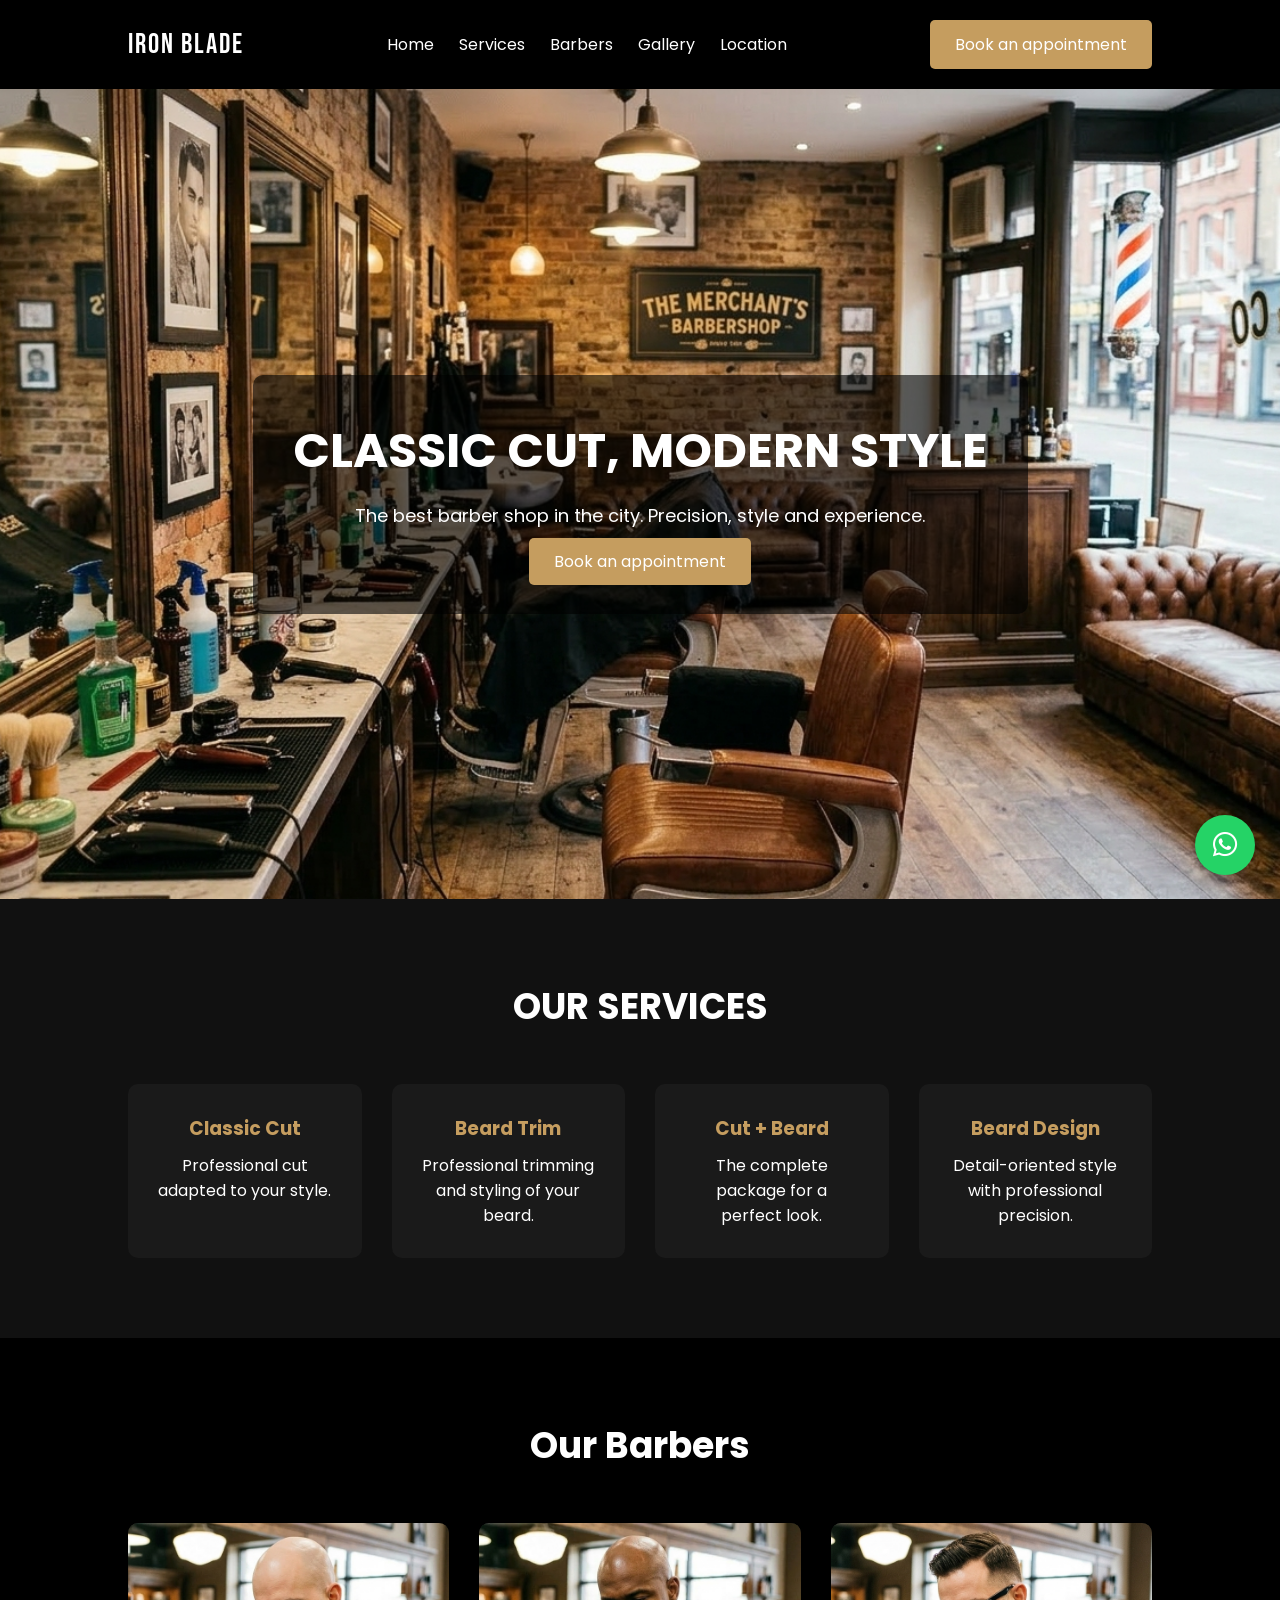
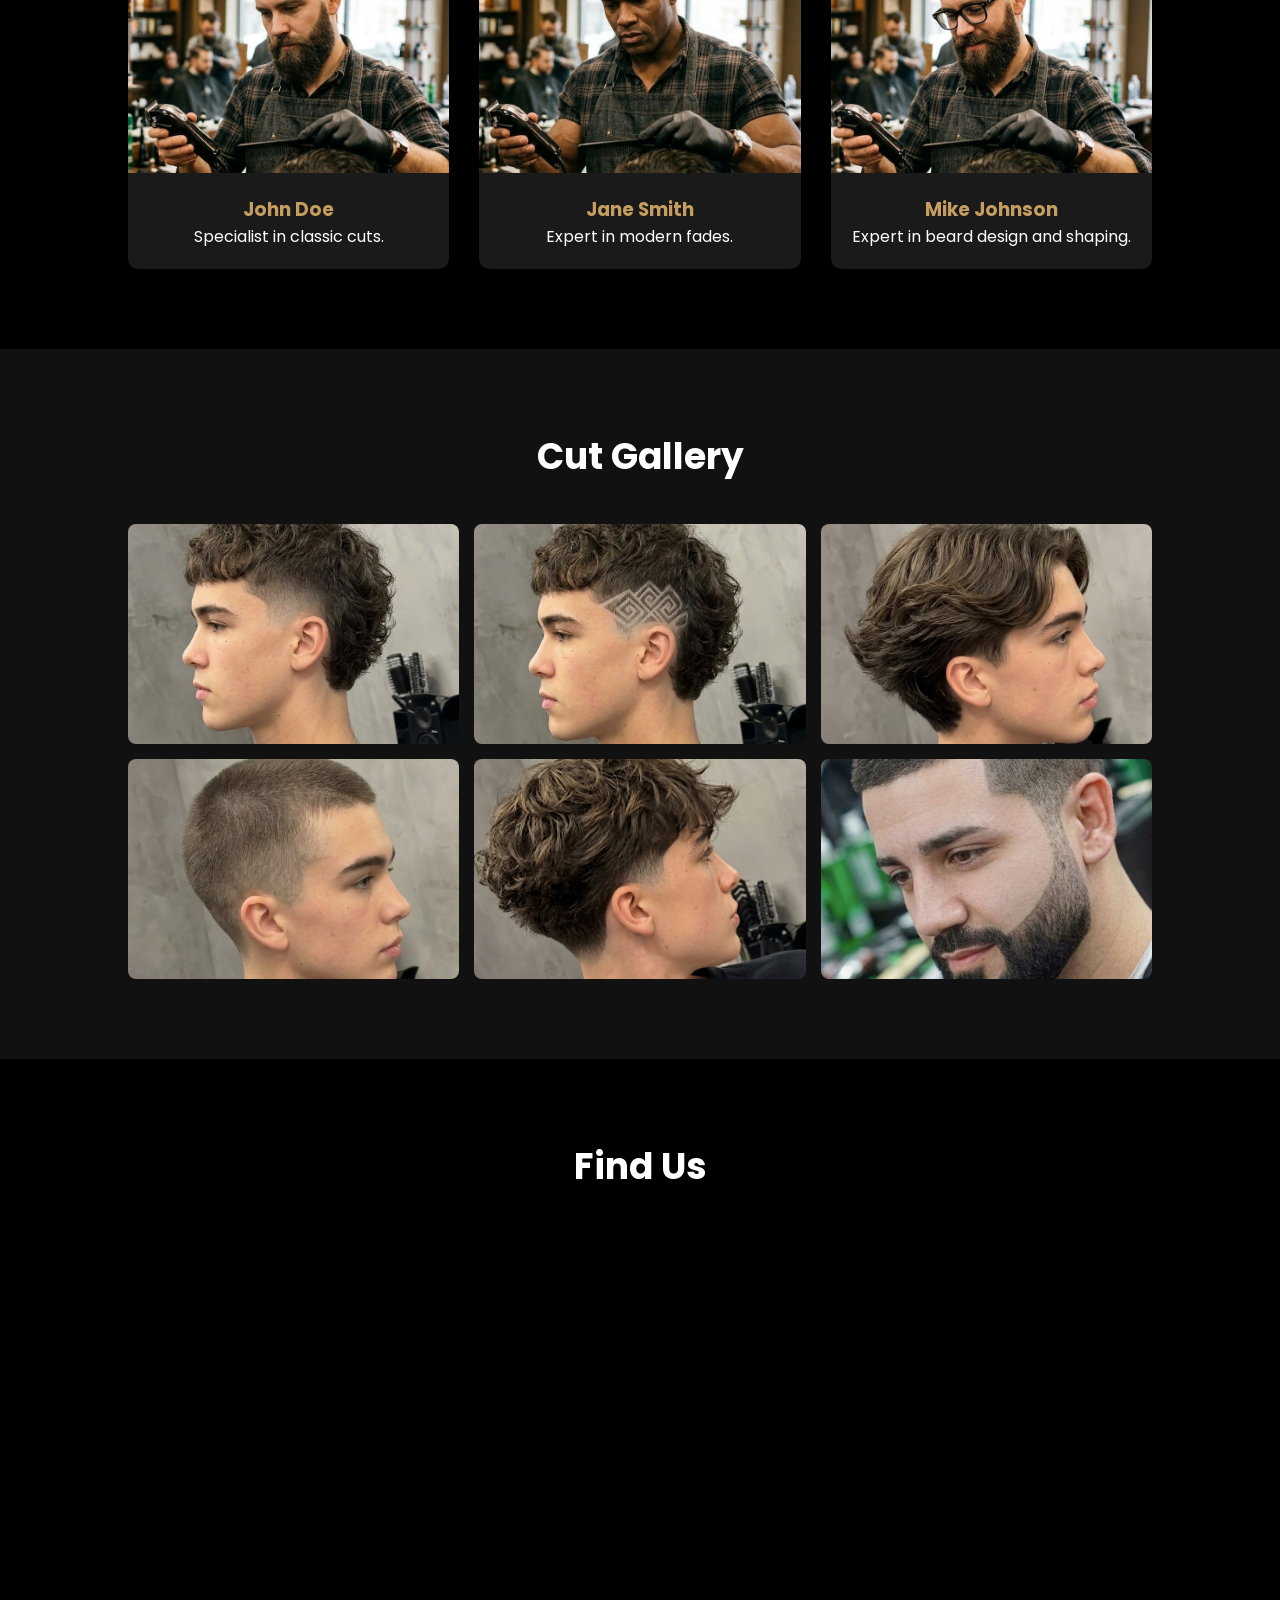
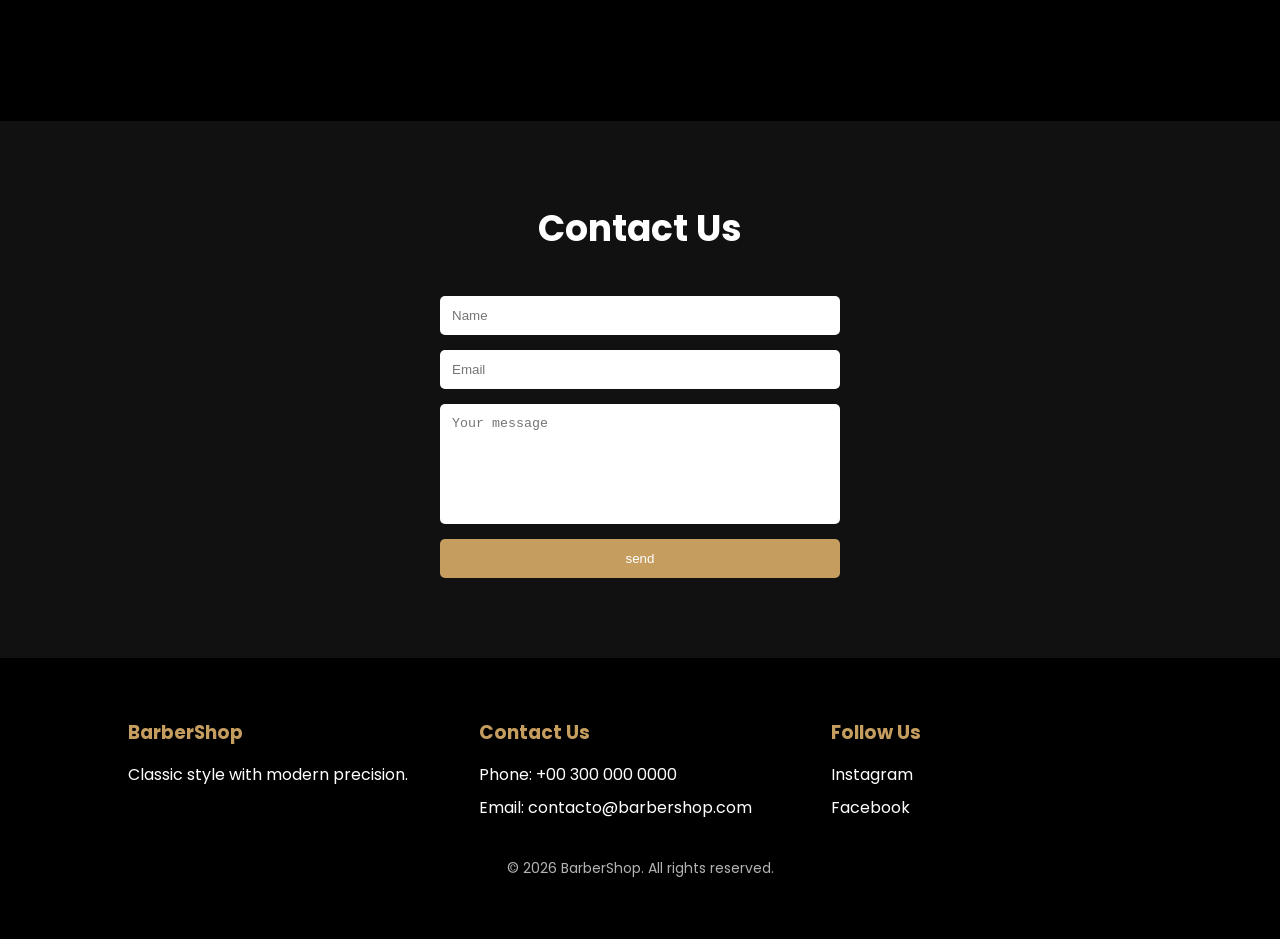
==== index.html @ d58d0631 "Add files via upload" ====
<!DOCTYPE html>
<html lang="es">
<head>
  <meta charset="UTF-8">
  <meta name="viewport" content="width=device-width, initial-scale=1.0">
  <title>Iron Blade Barber Shop</title>

  <!-- Google Fonts -->
  <link href="https://fonts.googleapis.com/css2?family=Bebas+Neue&family=Poppins:wght@300;400;500;600&display=swap" rel="stylesheet">

  <!-- CSS -->
  <link rel="stylesheet" href="css/styles.css">
  <link rel="stylesheet" href="https://cdnjs.cloudflare.com/ajax/libs/font-awesome/6.5.0/css/all.min.css">
</head>

<body>

<header>

<nav class="navbar">

<div class="logo">Iron Blade</div>

<ul class="nav-links">
<li><a href="#inicio">Home</a></li>
<li><a href="#servicios">Services</a></li>
<li><a href="#barberos">Barbers</a></li>
<li><a href="#galeria">Gallery</a></li>
<li><a href="#ubicacion">Location</a></li>
</ul>

<a href="https://wa.me/003000000000" class="hero-btn" target="_blank" rel="noopener noreferrer">
Book an appointment
</a>

</nav>

</header>
<section class="hero" id="inicio">

<div class="hero-content">

<h1>CLASSIC CUT, MODERN STYLE</h1>

<p>The best barber shop in the city. Precision, style and experience.</p>

<a href="https://wa.me/003000000000" class="hero-btn" target="_blank" rel="noopener noreferrer">
Book an appointment
</a>

</div>

</section>
<section class="services reveal" id="servicios">

<h2>OUR SERVICES</h2>

<div class="services-container">

<div class="service-card">
<h3>Classic Cut</h3>
<p>Professional cut adapted to your style.</p>
</div>

<div class="service-card">
<h3>Beard Trim</h3>
<p>Professional trimming and styling of your beard.</p>
</div>

<div class="service-card">
<h3>Cut + Beard</h3>
<p>The complete package for a perfect look.</p>
</div>

<div class="service-card">
<h3>Beard Design</h3>
<p>Detail-oriented style with professional precision.</p>
</div>

</div>

</section>
<section class="team reveal" id="barberos">

<h2>Our Barbers</h2>

<div class="team-container">

<div class="barber-card">
<img src="images/b1.png" alt="Barbero 1">
<h3>John Doe</h3>
<p>Specialist in classic cuts.</p>
</div>

<div class="barber-card">
<img src="images/b2.png" alt="Barbero 2">
<h3>Jane Smith</h3>
<p>Expert in modern fades.</p>
</div>

<div class="barber-card">
<img src="images/b3.png" alt="Barbero 3">
<h3>Mike Johnson</h3>
<p>Expert in beard design and shaping.</p>
</div>

</div>

</section>
<section class="gallery reveal" id="galeria">

<h2>Cut Gallery</h2>

<div class="gallery-container">

<img src="images/c1.png" alt="Corte 1">
<img src="images/c2.png" alt="Corte 2">
<img src="images/c3.png" alt="Corte 3">
<img src="images/c4.png" alt="Corte 4">
<img src="images/c5.png" alt="Corte 5">
<img src="images/c6.png" alt="Corte 6">

</div>

</section>
<a href="https://wa.me/573000000000" class="whatsapp-btn" target="_blank" rel="noopener noreferrer">
<i class="fab fa-whatsapp"></i>
</a>
<section class="location reveal" id="ubicacion">

<h2>Find Us</h2>

<div class="map-container">

<iframe 
src="https://www.google.com/maps?q=Miami&output=embed"
width="100%" 
height="400" 
style="border:0;" 
allowfullscreen="" 
loading="lazy">
</iframe>

</div>

</section>
<section class="contact reveal" id="contacto">

<h2>Contact Us</h2>

<div class="contact-container">

<form>

<input type="text" placeholder="Name" required>

<input type="email" placeholder="Email" required>

<textarea placeholder="Your message"></textarea>

<button type="submit">send</button>

</form>

</div>

</section>
<footer class="footer">

<div class="footer-container">

<div class="footer-section">
<h3>BarberShop</h3>
<p>Classic style with modern precision.</p>
</div>

<div class="footer-section">
<h3>Contact Us</h3>
<p>Phone: +00 300 000 0000</p>
<p>Email: contacto@barbershop.com</p>
</div>

<div class="footer-section">
<h3>Follow Us</h3>
<p>Instagram</p>
<p>Facebook</p>
</div>

</div>

<p class="copyright">
© 2026 BarberShop. All rights reserved.
</p>

</footer>
<script src="js/script.js"></script>
</body>
</html>
---- css/styles.css ----
html{
scroll-behavior:smooth;
}
body {
background: #111;
color: white;
font-family: 'Poppins', sans-serif;
}
/* RESET */

*{
margin:0;
padding:0;
box-sizing:border-box;
}

/* NAVBAR */
header{
position:sticky;
top:0;
z-index:1000;
background:#000;
}

.navbar{
display:flex;
justify-content:space-between;
align-items:center;
padding:20px 10%;
background:#000;
position:sticky;
top:0;
z-index:1000;
}

/* LOGO */

.logo{
font-family:'Bebas Neue', sans-serif;
font-size:28px;
letter-spacing:2px;
}

/* LINKS */

.nav-links{
list-style:none;
display:flex;
gap:25px;
}

.nav-links a{
text-decoration:none;
color:white;
font-size:16px;
transition:0.3s;
}

.nav-links a:hover{
color:#c59d5f;
}

/* BOTON */

.btn-reserva{
background:#c59d5f;
padding:10px 20px;
border-radius:5px;
text-decoration:none;
color:white;
transition:0.3s;
}

.btn-reserva:hover{
background:#e0b46d;
}
/* HERO */

.hero{
height:90vh;
background:url('../images/bg.png') center/cover no-repeat;
display:flex;
align-items:center;
justify-content:center;
text-align:center;
}

.hero-content{
background:rgba(0,0,0,0.6);
padding:40px;
border-radius:10px;
}

.hero h1{
font-size:48px;
margin-bottom:15px;
}

.hero p{
font-size:18px;
margin-bottom:20px;
}

.hero-btn{
background:#c59d5f;
padding:12px 25px;
text-decoration:none;
color:white;
border-radius:5px;
transition:0.3s;
}

.hero-btn:hover{
background:#e0b46d;
}
/* SERVICES */

.services{
padding:80px 10%;
background:#111;
text-align:center;
}

.services h2{
font-size:36px;
margin-bottom:50px;
}

.services-container{
display:grid;
grid-template-columns:repeat(auto-fit,minmax(220px,1fr));
gap:30px;
}

.service-card{
background:#1a1a1a;
padding:30px;
border-radius:10px;
transition:0.3s;
}

.service-card:hover{
transform:translateY(-10px);
background:#222;
}

.service-card h3{
margin-bottom:10px;
color:#c59d5f;
}
/* TEAM */

.team{
padding:80px 10%;
background:#000;
text-align:center;
}

.team h2{
font-size:36px;
margin-bottom:50px;
}

.team-container{
display:grid;
grid-template-columns:repeat(auto-fit,minmax(250px,1fr));
gap:30px;
}

.barber-card{
background:#1a1a1a;
border-radius:10px;
overflow:hidden;
transition:0.3s;
}

.barber-card img{
width:100%;
height:250px;
object-fit:cover;
}

.barber-card h3{
margin-top:15px;
color:#c59d5f;
}

.barber-card p{
padding-bottom:20px;
}

.barber-card:hover{
transform:translateY(-10px);
}
/* GALLERY */

.gallery{
padding:80px 10%;
background:#111;
text-align:center;
}

.gallery h2{
font-size:36px;
margin-bottom:40px;
}

.gallery-container{
display:grid;
grid-template-columns:repeat(auto-fit,minmax(250px,1fr));
gap:15px;
}

.gallery-container img{
width:100%;
height:220px;
object-fit:cover;
border-radius:8px;
transition:0.3s;
}

.gallery-container img:hover{
transform:scale(1.05);
}
/* WHATSAPP BUTTON */

.whatsapp-btn{
position:fixed;
bottom:25px;
right:25px;
background:#25D366;
color:white;
font-size:28px;
width:60px;
height:60px;
display:flex;
align-items:center;
justify-content:center;
border-radius:50%;
text-decoration:none;
box-shadow:0 4px 10px rgba(0,0,0,0.3);
transition:0.3s;
}

.whatsapp-btn:hover{
transform:scale(1.1);
}
/* LOCATION */

.location{
padding:80px 10%;
background:#000;
text-align:center;
}

.location h2{
font-size:36px;
margin-bottom:40px;
}

.map-container{
border-radius:10px;
overflow:hidden;
}
/* CONTACT */

.contact{
padding:80px 10%;
background:#111;
text-align:center;
}

.contact h2{
font-size:36px;
margin-bottom:40px;
}

.contact-container{
display:flex;
justify-content:center;
}

form{
display:flex;
flex-direction:column;
width:400px;
gap:15px;
}

input, textarea{
padding:12px;
border:none;
border-radius:5px;
}

textarea{
height:120px;
resize:none;
}

button{
background:#c59d5f;
color:white;
border:none;
padding:12px;
border-radius:5px;
cursor:pointer;
transition:0.3s;
}

button:hover{
background:#e0b46d;
}
/* FOOTER */

.footer{
background:#000;
padding:60px 10%;
color:white;
}

.footer-container{
display:grid;
grid-template-columns:repeat(auto-fit,minmax(200px,1fr));
gap:30px;
margin-bottom:30px;
}

.footer-section h3{
color:#c59d5f;
margin-bottom:15px;
}

.footer-section p{
margin-bottom:8px;
}

.copyright{
text-align:center;
font-size:14px;
opacity:0.7;
}
/* MOBILE */

@media (max-width: 768px){

.hero h1{
font-size:32px;
}

.hero p{
font-size:16px;
}

.services{
padding:60px 5%;
}

.team{
padding:60px 5%;
}

.gallery{
padding:60px 5%;
}

.location{
padding:60px 5%;
}

.contact{
padding:60px 5%;
}

form{
width:100%;
}

.hero-content{
padding:25px;
}

}
.reveal{
opacity:0;
transform:translateY(40px);
transition:all 0.8s ease;
}

.reveal.active{
opacity:1;
transform:translateY(0);
}
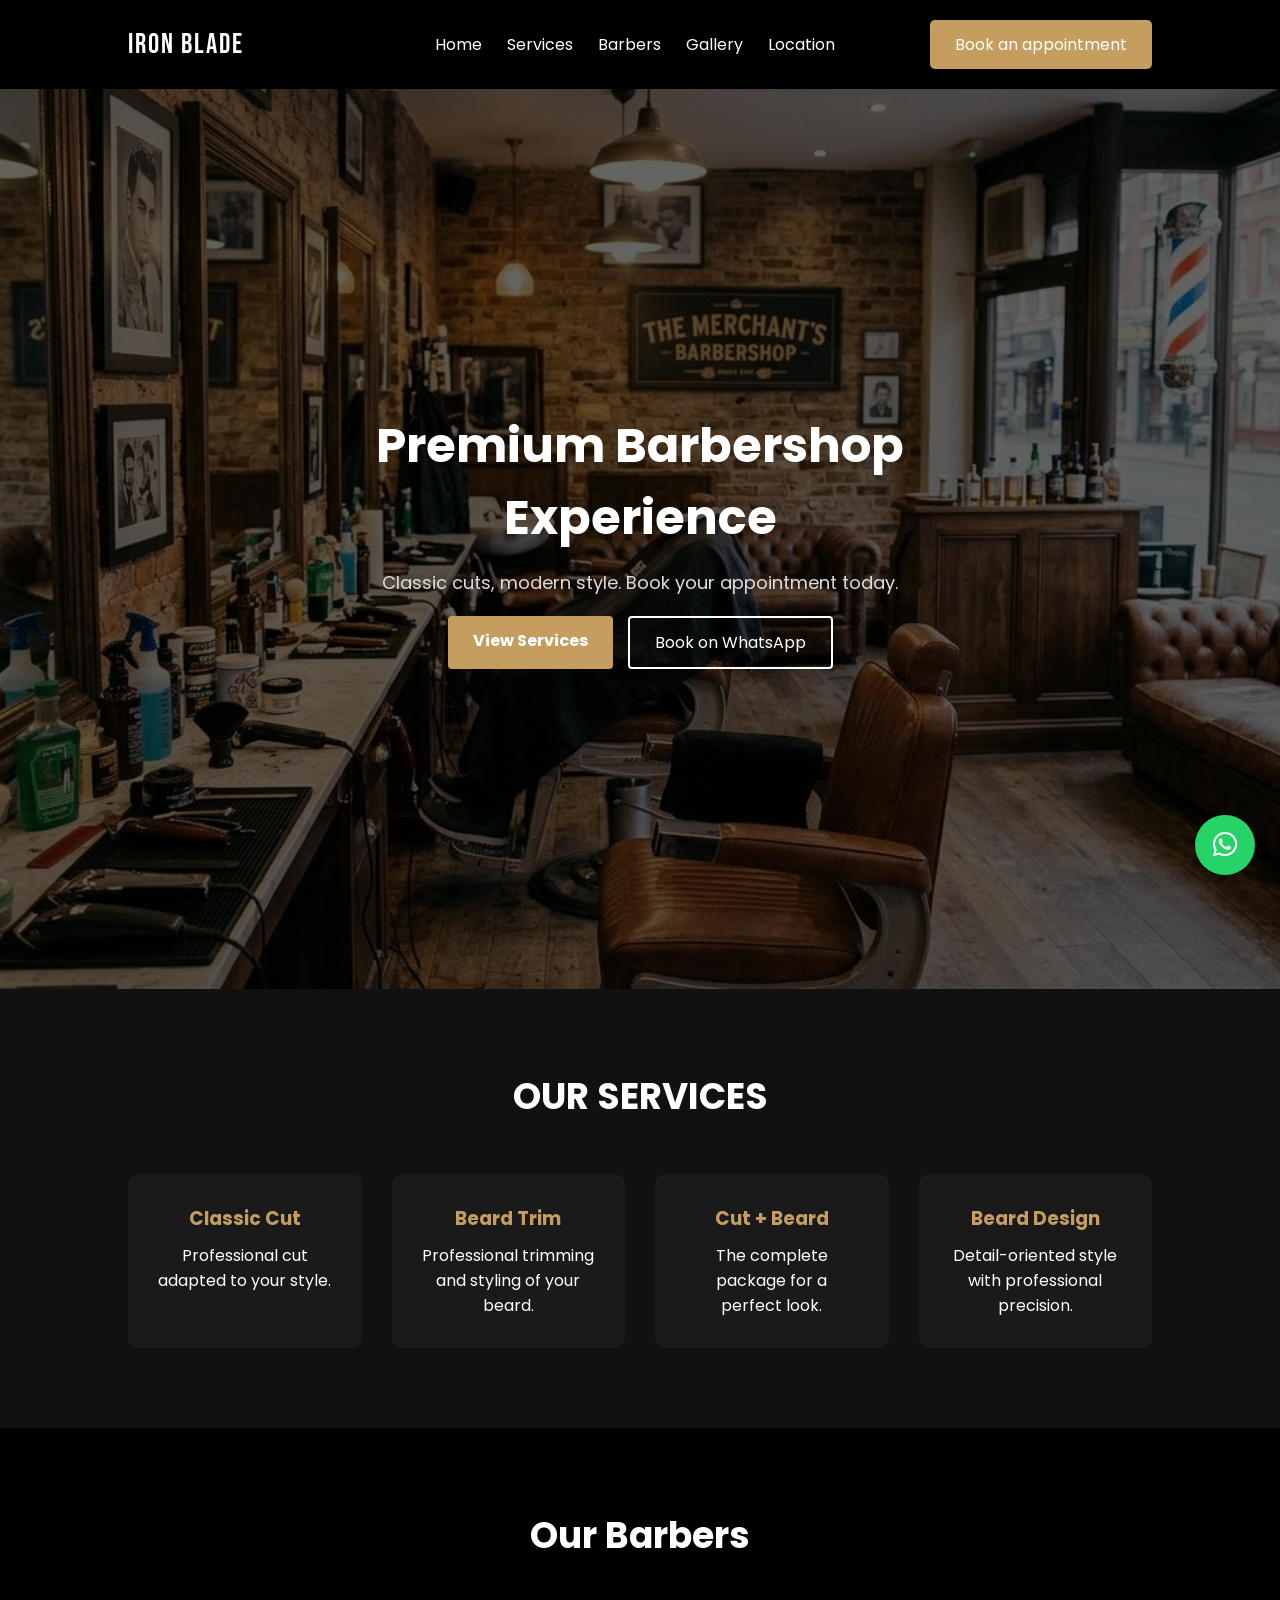
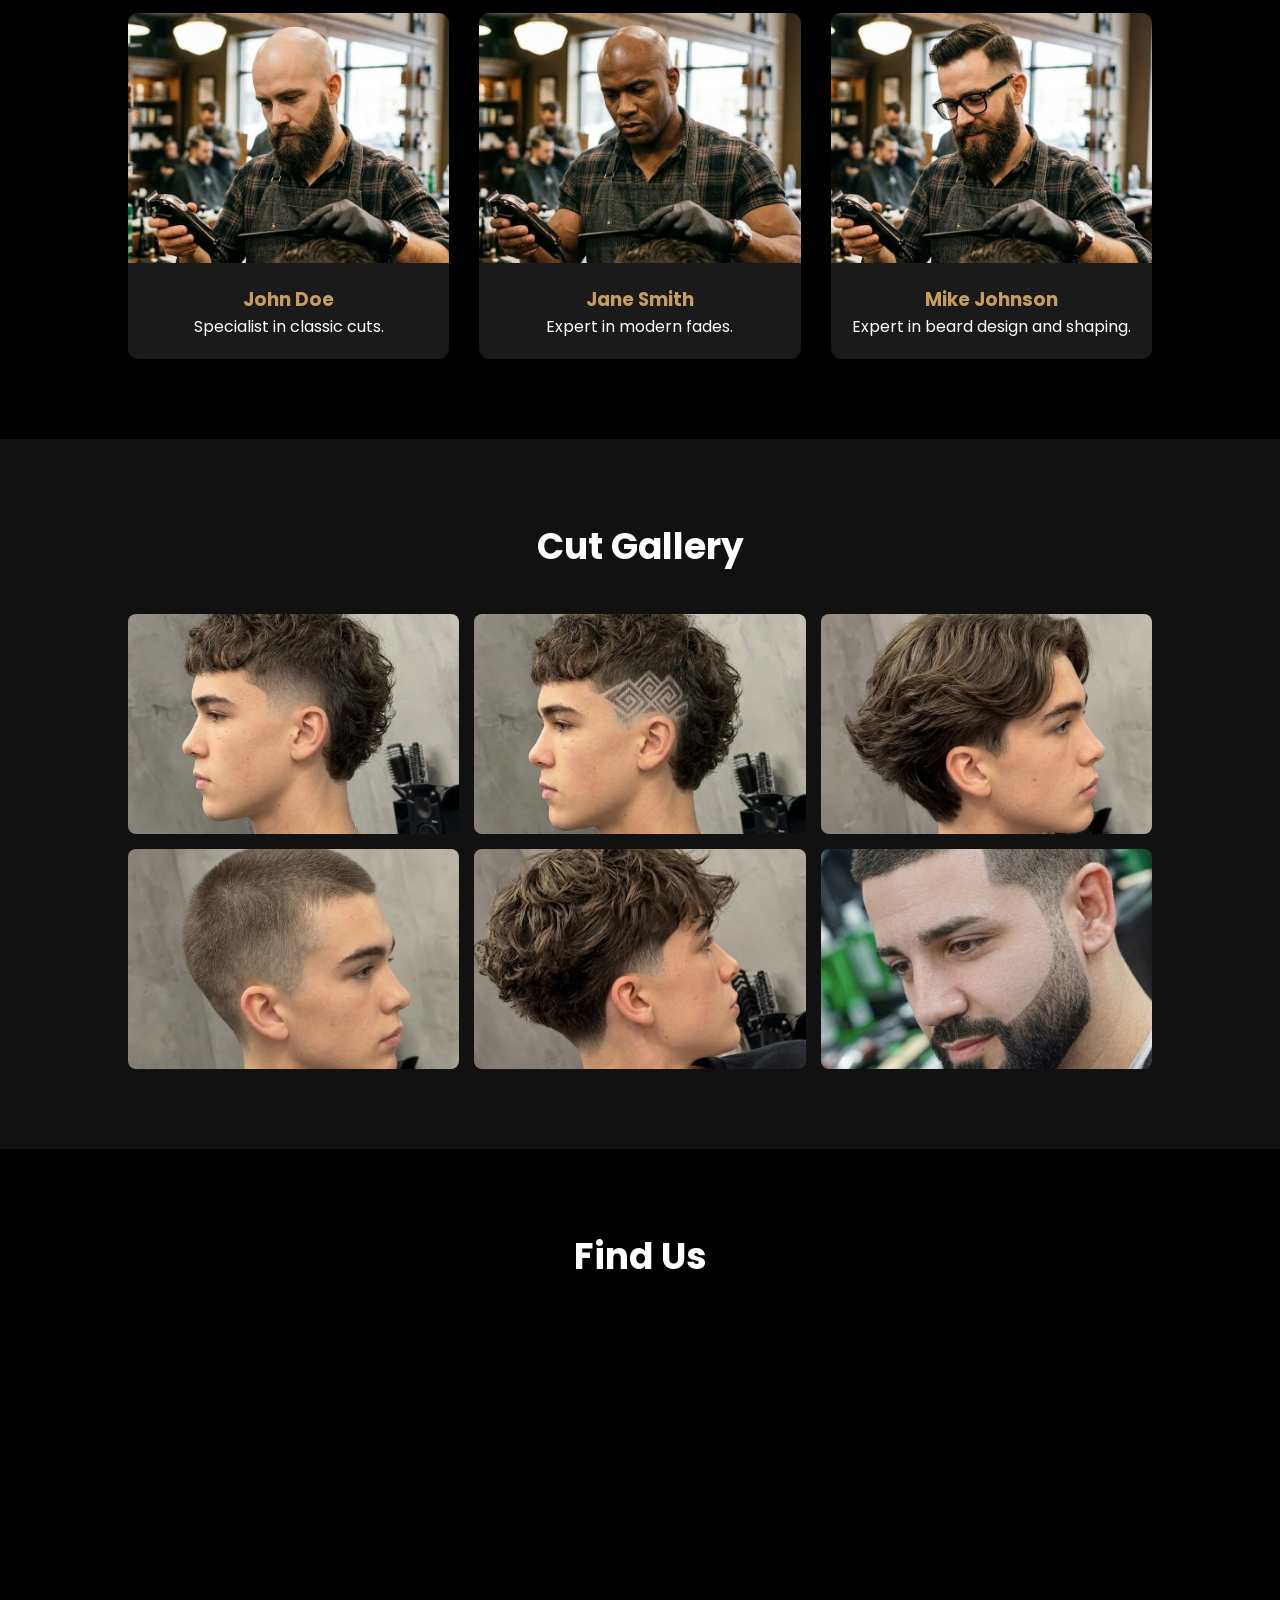
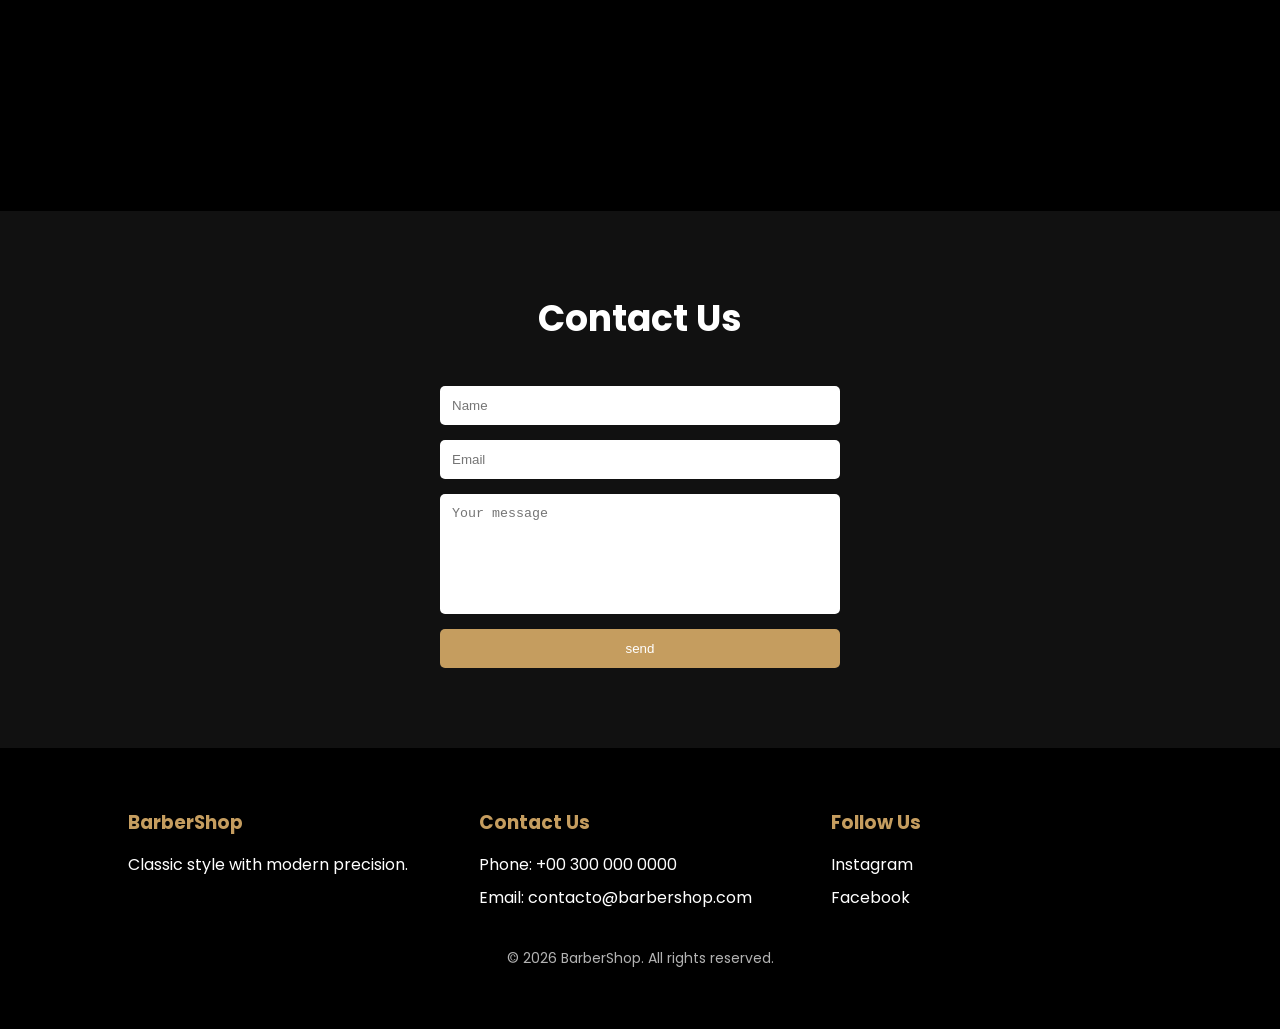
==== commit b0ea4c17: "Add files via upload" ====
--- a/index.html
+++ b/index.html
@@ -20,6 +20,8 @@
 <nav class="navbar">
 
 <div class="logo">Iron Blade</div>
+
+<div class="menu-toggle"></div>
 
 <ul class="nav-links">
 <li><a href="#inicio">Home</a></li>
@@ -38,15 +40,23 @@
 </header>
 <section class="hero" id="inicio">
 
+<div class="hero-overlay"></div>
+
 <div class="hero-content">
 
-<h1>CLASSIC CUT, MODERN STYLE</h1>
-
-<p>The best barber shop in the city. Precision, style and experience.</p>
-
-<a href="https://wa.me/003000000000" class="hero-btn" target="_blank" rel="noopener noreferrer">
-Book an appointment
+<h1>Premium Barbershop Experience</h1>
+
+<p>Classic cuts, modern style. Book your appointment today.</p>
+
+<div class="hero-buttons">
+
+<a href="#servicios" class="btn-primary">View Services</a>
+
+<a href="https://wa.me/003000000000" class="btn-secondary" target="_blank">
+Book on WhatsApp
 </a>
+
+</div>
 
 </div>
 
--- a/css/styles.css
+++ b/css/styles.css
@@ -77,20 +77,44 @@
 /* HERO */
 
 .hero{
-height:90vh;
+height:100vh;
 background:url('../images/bg.png') center/cover no-repeat;
 display:flex;
 align-items:center;
 justify-content:center;
 text-align:center;
-}
-
+position: relative;
+color: white;
+}
+.hero-overlay{
+position:absolute;
+top:0;
+left:0;
+width:100%;
+height:100%;
+background:rgba(0,0,0,0.6);
+}
 .hero-content{
-background:rgba(0,0,0,0.6);
-padding:40px;
-border-radius:10px;
-}
-
+position:relative;
+z-index:2;
+max-width:700px;
+padding:20px;
+}
+.hero-content h1{
+font-size:48px;
+margin-bottom:20px;
+}
+.hero-content p{
+font-size:18px;
+margin-bottom:30px;
+color:#ddd;
+}
+.hero-buttons{
+display:flex;
+gap:15px;
+justify-content:center;
+flex-wrap:wrap;
+}
 .hero h1{
 font-size:48px;
 margin-bottom:15px;
@@ -112,6 +136,22 @@
 
 .hero-btn:hover{
 background:#e0b46d;
+}
+.btn-primary{
+background:#c59d5f;
+color:white;
+padding:12px 25px;
+text-decoration:none;
+border-radius:4px;
+font-weight:bold;
+}
+.btn-secondary{
+background:transparent;
+border:2px solid white;
+color:white;
+padding:12px 25px;
+text-decoration:none;
+border-radius:4px;
 }
 /* SERVICES */
 
@@ -380,7 +420,29 @@
 padding:25px;
 }
 
-}
+.nav-links {
+    position: absolute;
+    top: 70px;
+    left: 0;
+    width: 100%;
+    background: #111;
+    flex-direction: column;
+    align-items: center;
+    display: none;
+}
+
+.nav-links.active {
+    display: flex;
+}
+
+.menu-toggle {
+    display: block;
+    font-size: 28px;
+    cursor: pointer;
+}
+
+}
+
 .reveal{
 opacity:0;
 transform:translateY(40px);
@@ -390,4 +452,15 @@
 .reveal.active{
 opacity:1;
 transform:translateY(0);
+}
+@media (max-width:768px){
+
+.hero-content h1{
+font-size:32px;
+}
+
+.hero{
+padding:0 20px;
+}
+
 }
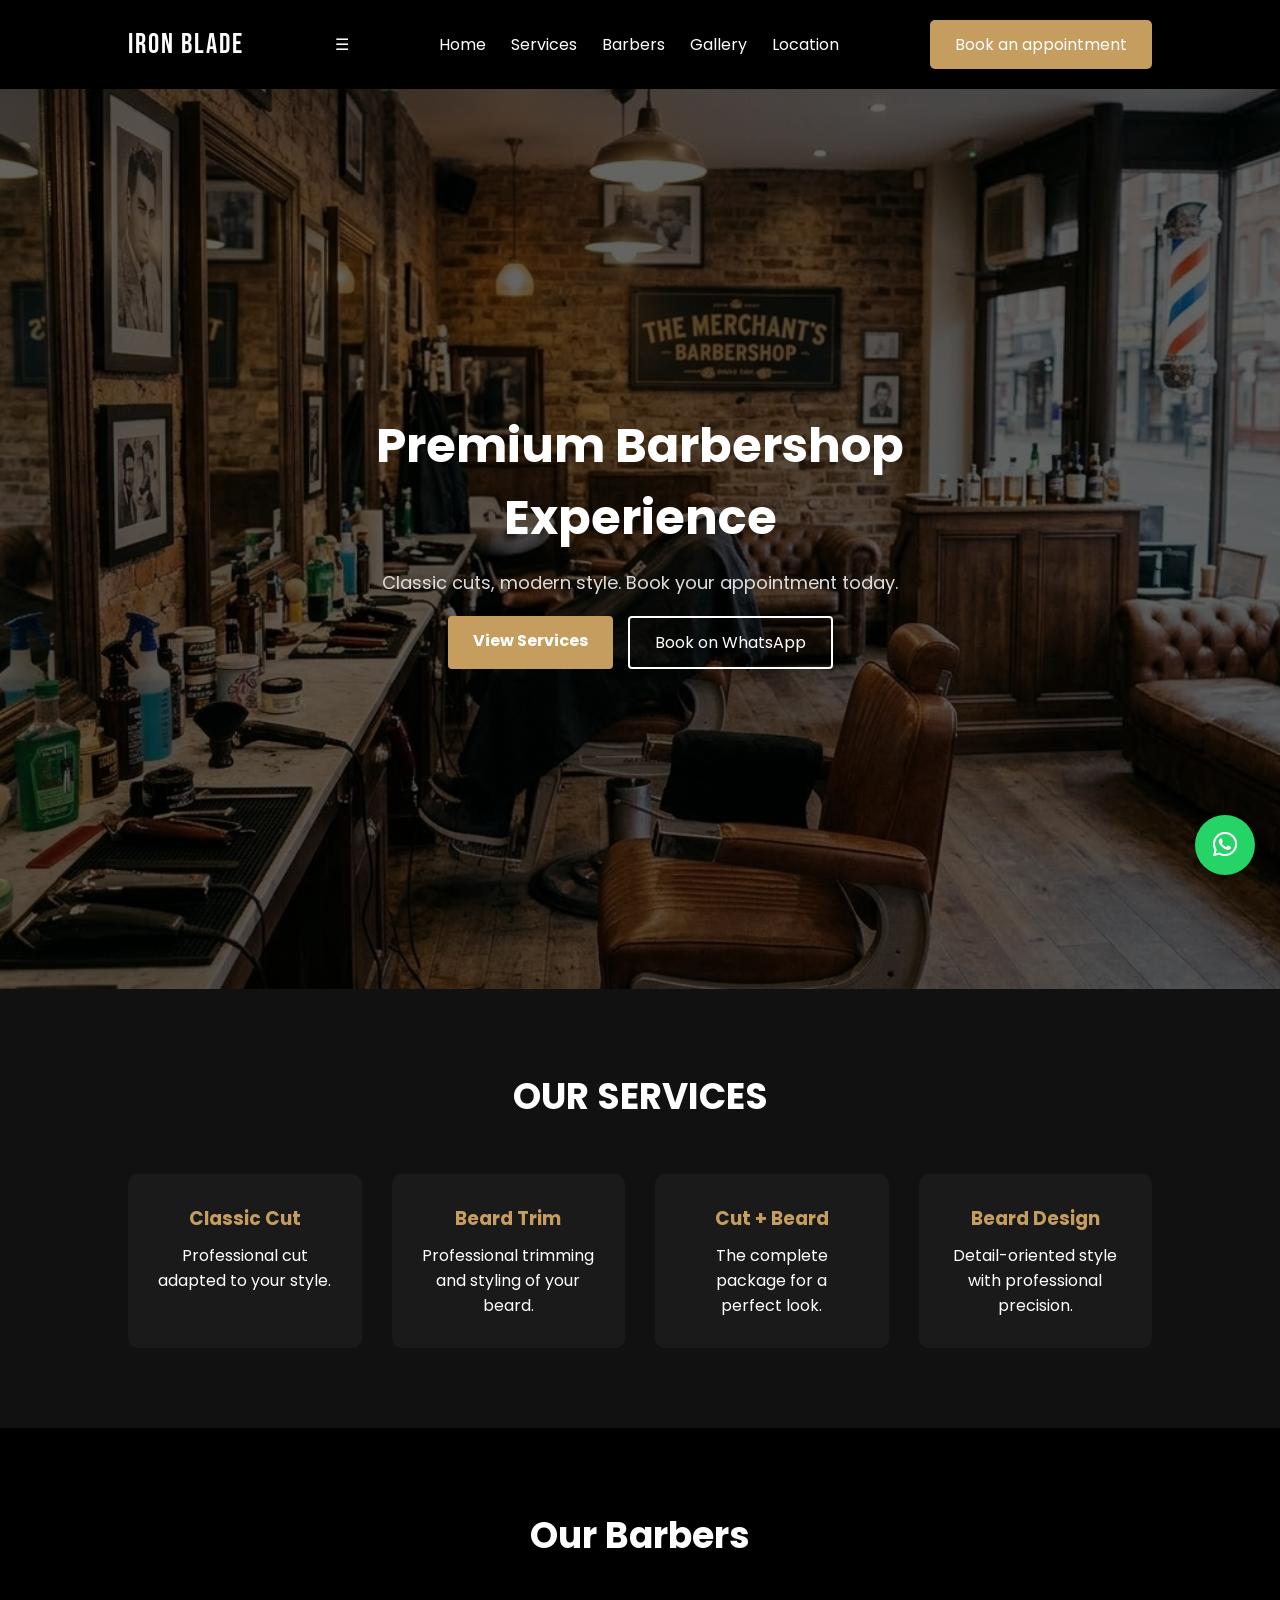
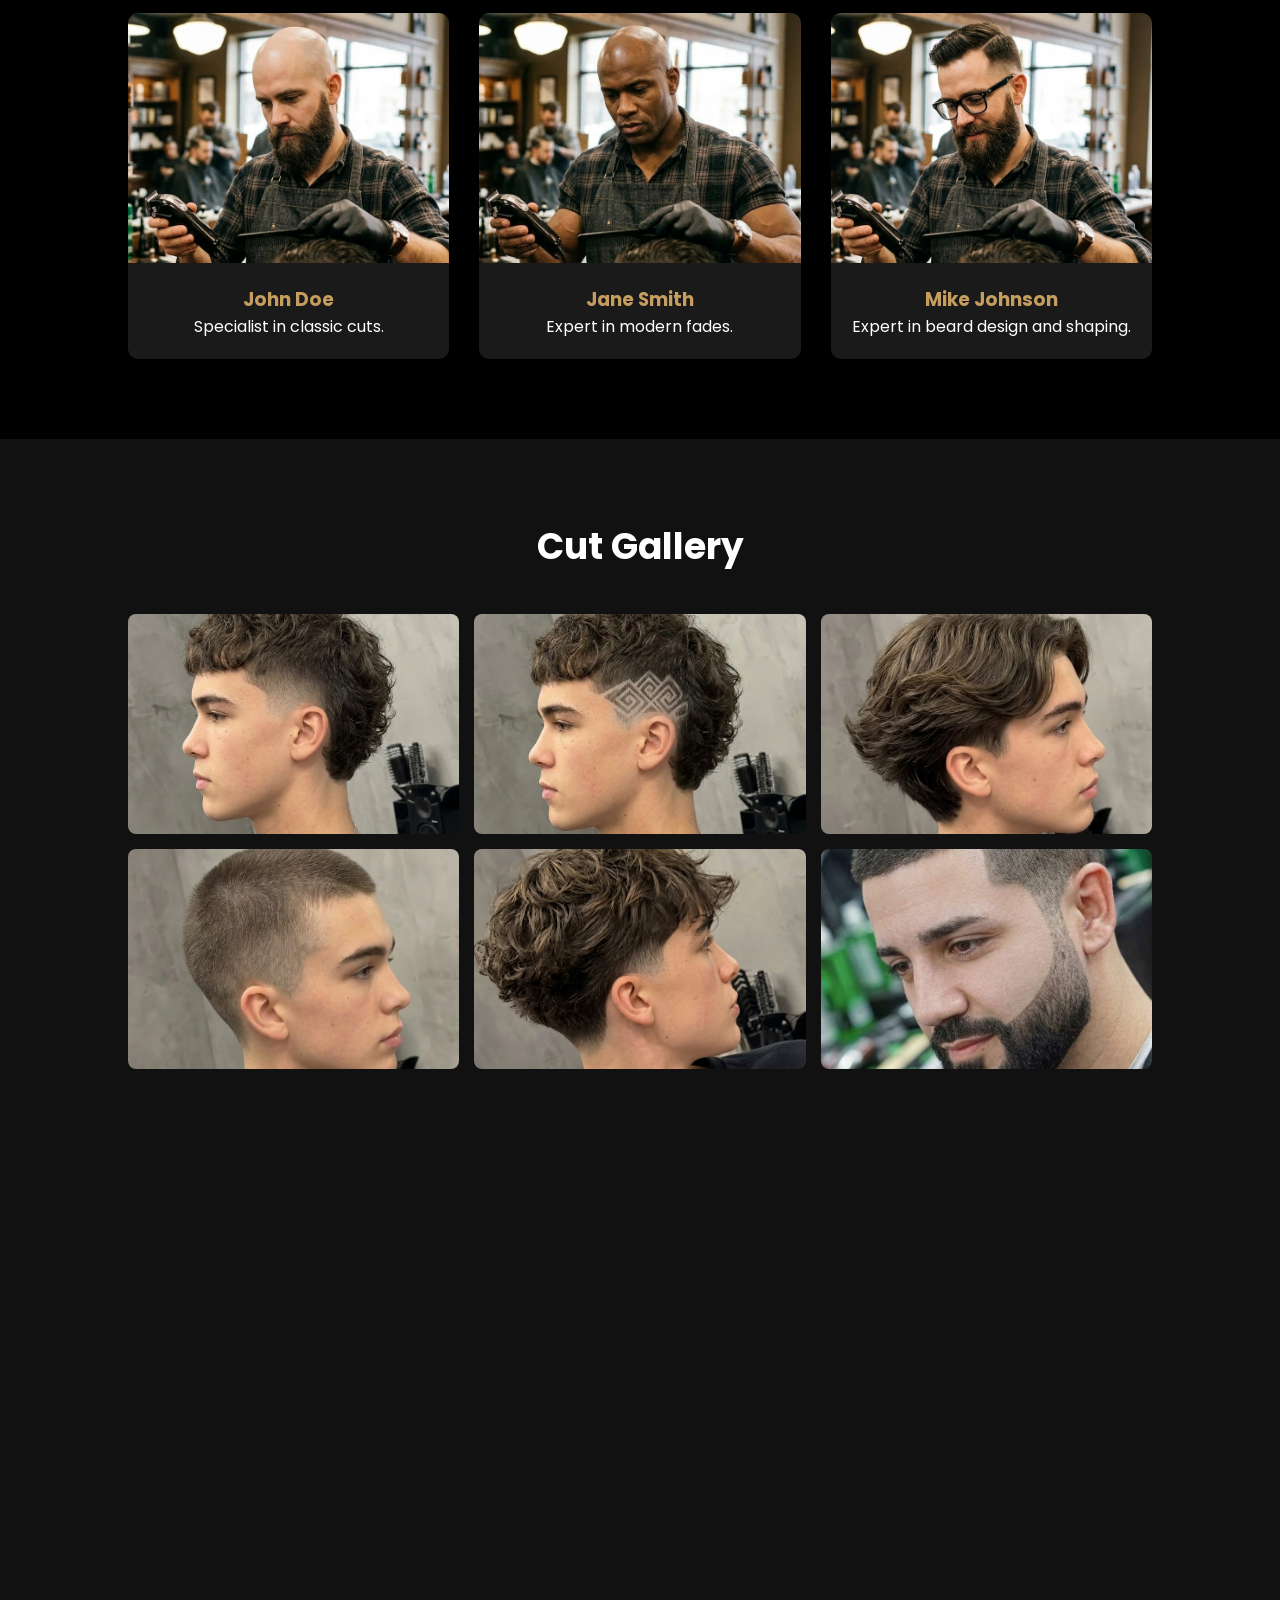
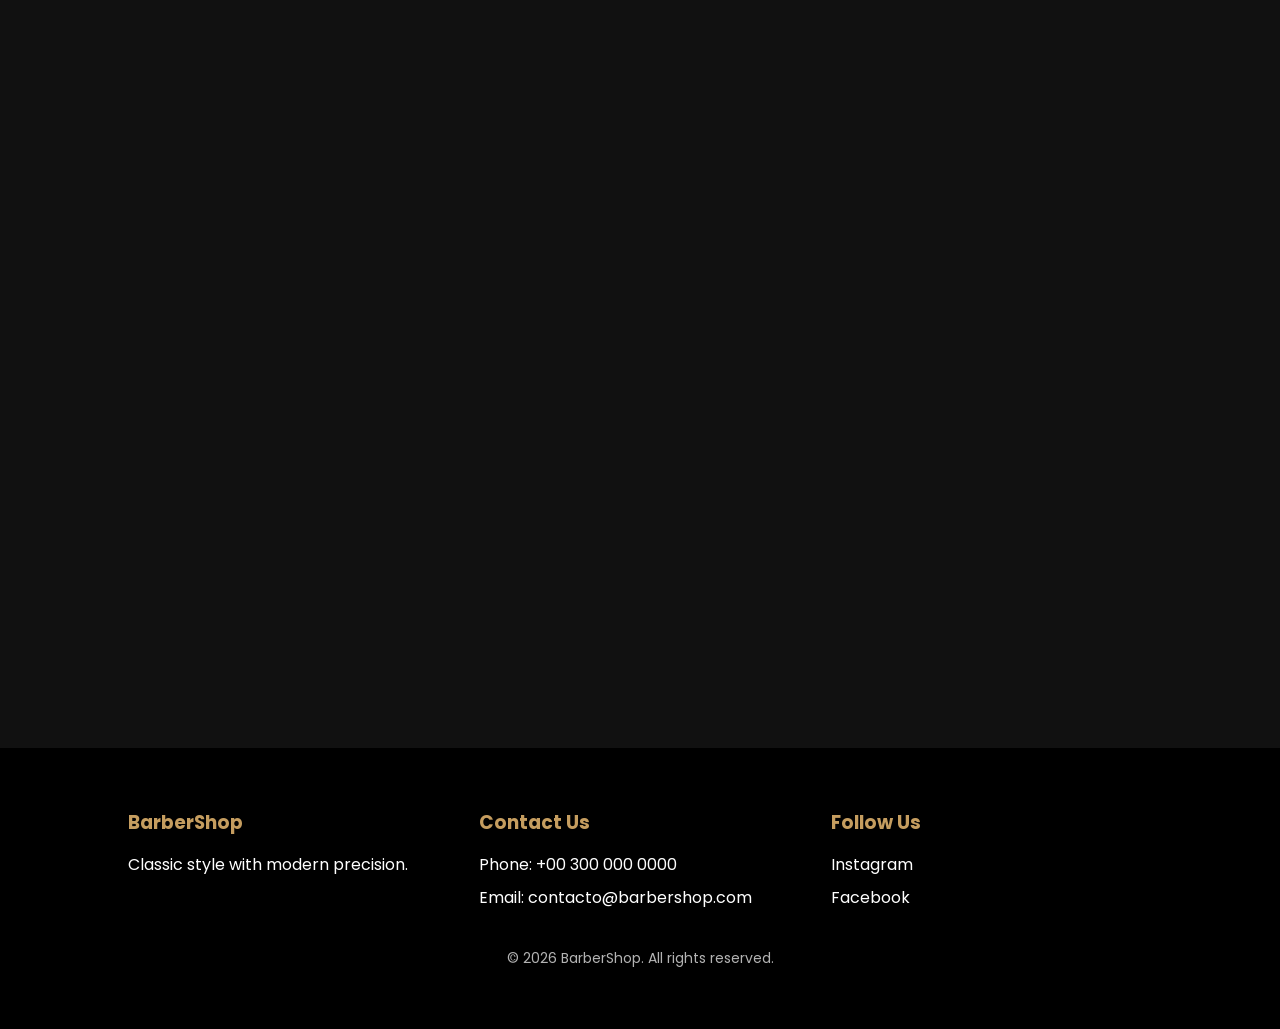
==== commit 606abfea: "Add files via upload" ====
--- a/index.html
+++ b/index.html
@@ -21,7 +21,7 @@
 
 <div class="logo">Iron Blade</div>
 
-<div class="menu-toggle"></div>
+<div class="menu-toggle">☰</div>
 
 <ul class="nav-links">
 <li><a href="#inicio">Home</a></li>
